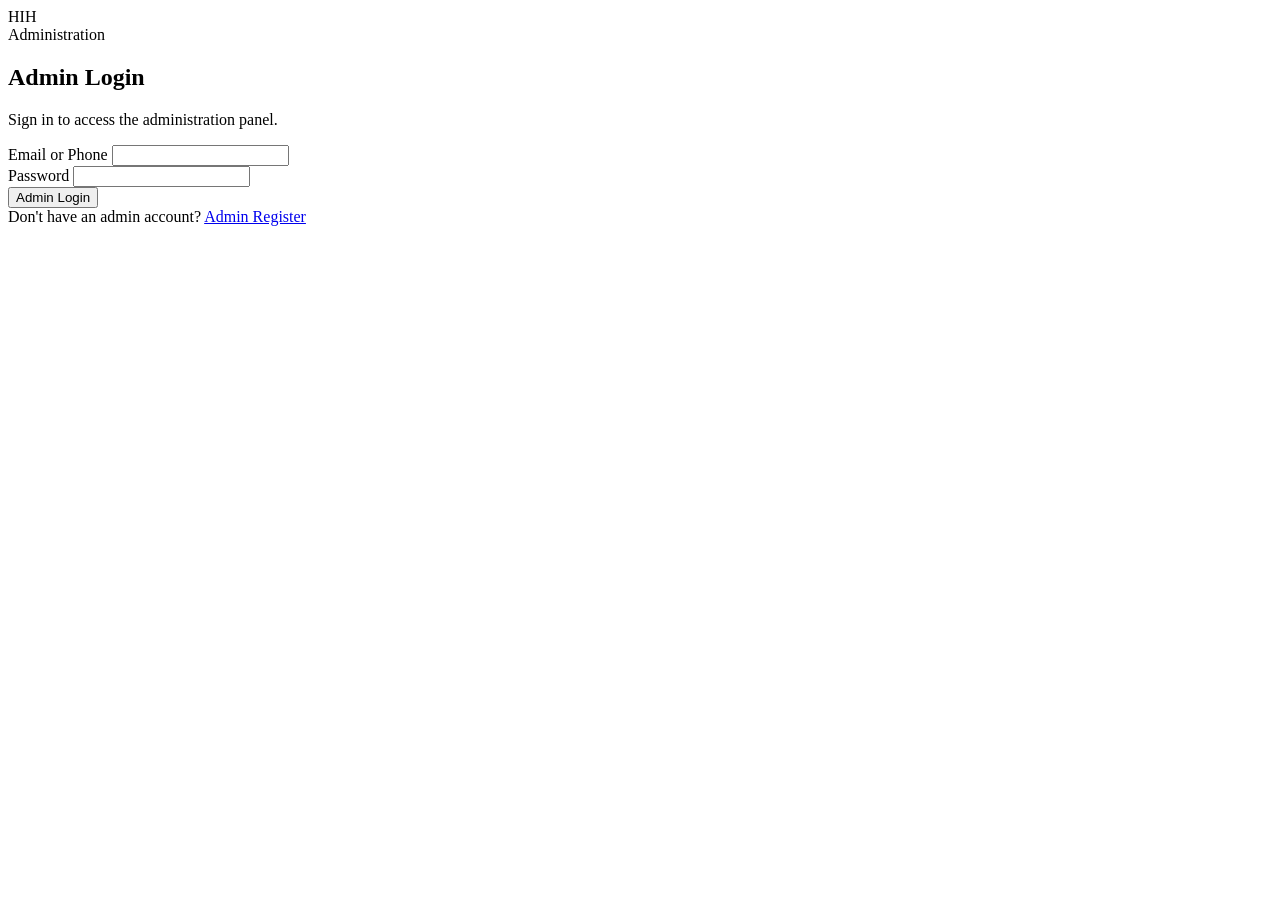
==== admin-login.html @ bf2fd47b "Add files via upload" ====
<!DOCTYPE html>
<html lang="en">
<head>
    <meta charset="UTF-8">
    <meta name="viewport" content="width=device-width, initial-scale=1.0">

    <title>Admin Login - Hand In Hand Academy</title>

    <meta name="referrer" content="no-referrer">

    <meta http-equiv="Content-Security-Policy"
          content="default-src 'none';
                   img-src 'self';
                   style-src 'self';
                   script-src 'self';
                   connect-src 'self';
                   base-uri 'none';
                   form-action 'none';
                   object-src 'none';">

    <meta http-equiv="X-Content-Type-Options" content="nosniff">

    <link rel="stylesheet" href="css/admin-auth.css">
</head>

<body>

    <main class="auth-page">

        <section class="auth-card">

            <div class="auth-brand">
                HIH
            </div>

            <div class="auth-heading">

                <span>Administration</span>

                <h1>Admin Login</h1>

                <p>
                    Sign in to access the administration panel.
                </p>

            </div>


            <form id="adminLoginForm" novalidate>

                <div class="form-group">

                    <label for="adminLogin">
                        Email or Phone
                    </label>

                    <input
                        type="text"
                        id="adminLogin"
                        name="login"
                        maxlength="255"
                        autocomplete="username"
                        required>

                </div>


                <div class="form-group">

                    <label for="adminLoginPassword">
                        Password
                    </label>

                    <input
                        type="password"
                        id="adminLoginPassword"
                        name="password"
                        maxlength="128"
                        autocomplete="current-password"
                        required>

                </div>


                <div
                    id="adminLoginMessage"
                    class="auth-message"
                    hidden>
                </div>


                <button
                    type="submit"
                    class="auth-submit">
                    Admin Login
                </button>

            </form>


            <div class="auth-footer">

                <span>
                    Don't have an admin account?
                </span>

                <a href="admin-register.html">
                    Admin Register
                </a>

            </div>

        </section>

    </main>


    <script src="js/admin-login.js"></script>

</body>
</html>
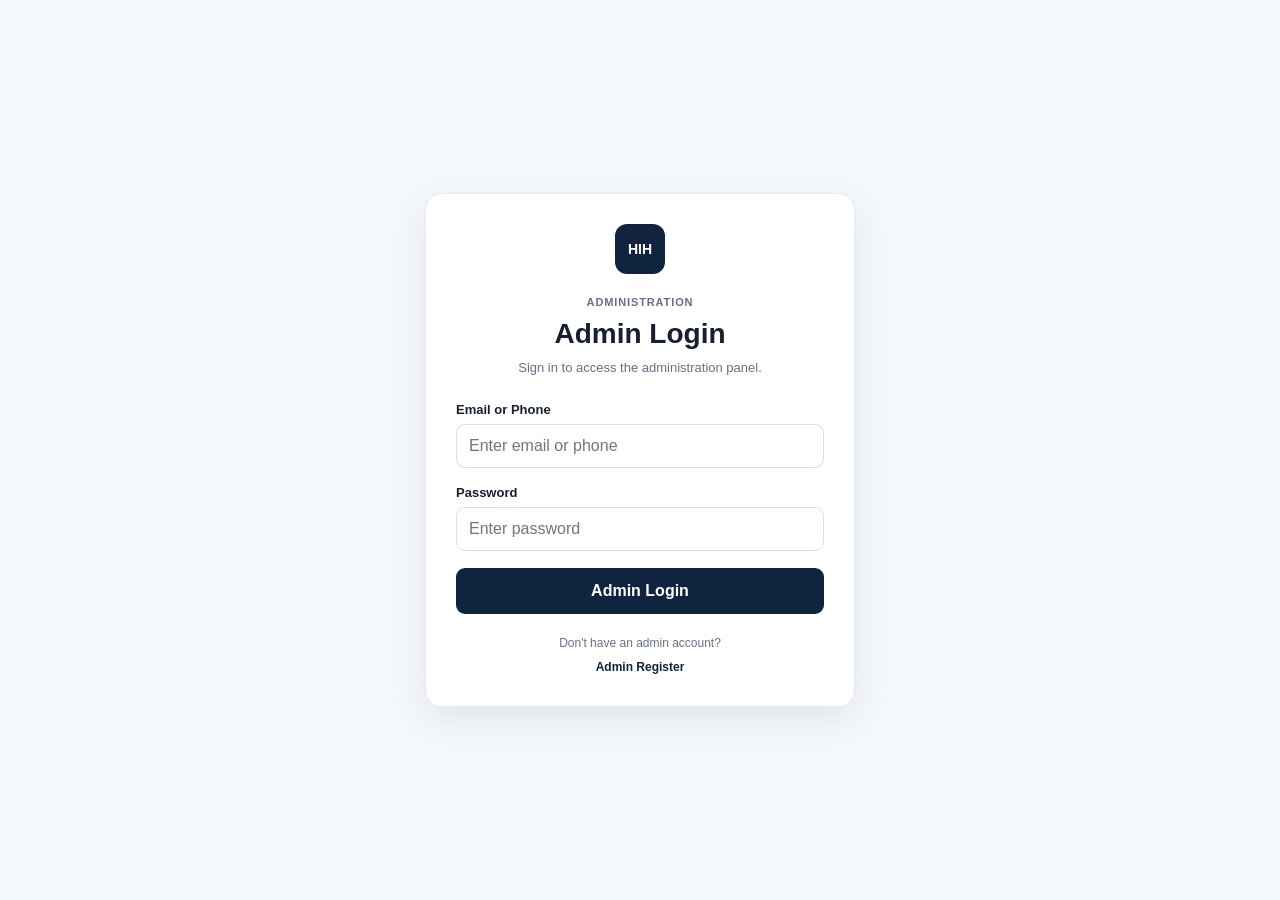
==== commit bda72675: "Update admin-login.html" ====
--- a/admin-login.html
+++ b/admin-login.html
@@ -1,43 +1,77 @@
 <!DOCTYPE html>
 <html lang="en">
+
 <head>
     <meta charset="UTF-8">
-    <meta name="viewport" content="width=device-width, initial-scale=1.0">
+
+    <meta
+        name="viewport"
+        content="width=device-width, initial-scale=1.0"
+    >
 
     <title>Admin Login - Hand In Hand Academy</title>
 
-    <meta name="referrer" content="no-referrer">
+    <meta
+        name="referrer"
+        content="no-referrer"
+    >
 
-    <meta http-equiv="Content-Security-Policy"
-          content="default-src 'none';
-                   img-src 'self';
-                   style-src 'self';
-                   script-src 'self';
-                   connect-src 'self';
-                   base-uri 'none';
-                   form-action 'none';
-                   object-src 'none';">
+    <meta
+        http-equiv="Content-Security-Policy"
+        content="
+            default-src 'none';
+            img-src 'self';
+            style-src 'self';
+            script-src 'self';
+            connect-src 'self';
+            base-uri 'none';
+            form-action 'none';
+            object-src 'none';
+        "
+    >
 
-    <meta http-equiv="X-Content-Type-Options" content="nosniff">
+    <meta
+        http-equiv="X-Content-Type-Options"
+        content="nosniff"
+    >
 
-    <link rel="stylesheet" href="css/admin-auth.css">
+    <link
+        rel="stylesheet"
+        href="css/admin-auth.css"
+    >
 </head>
+
 
 <body>
 
     <main class="auth-page">
 
-        <section class="auth-card">
+        <section
+            class="auth-card"
+            aria-labelledby="adminLoginTitle"
+        >
 
-            <div class="auth-brand">
+            <!-- BRAND -->
+
+            <div
+                class="auth-brand"
+                aria-hidden="true"
+            >
                 HIH
             </div>
 
+
+            <!-- HEADING -->
+
             <div class="auth-heading">
 
-                <span>Administration</span>
+                <span>
+                    Administration
+                </span>
 
-                <h1>Admin Login</h1>
+                <h1 id="adminLoginTitle">
+                    Admin Login
+                </h1>
 
                 <p>
                     Sign in to access the administration panel.
@@ -46,7 +80,14 @@
             </div>
 
 
-            <form id="adminLoginForm" novalidate>
+            <!-- LOGIN FORM -->
+
+            <form
+                id="adminLoginForm"
+                novalidate
+            >
+
+                <!-- EMAIL / PHONE -->
 
                 <div class="form-group">
 
@@ -60,10 +101,14 @@
                         name="login"
                         maxlength="255"
                         autocomplete="username"
-                        required>
+                        placeholder="Enter email or phone"
+                        required
+                    >
 
                 </div>
 
+
+                <!-- PASSWORD -->
 
                 <div class="form-group">
 
@@ -77,26 +122,38 @@
                         name="password"
                         maxlength="128"
                         autocomplete="current-password"
-                        required>
+                        placeholder="Enter password"
+                        required
+                    >
 
                 </div>
 
 
+                <!-- MESSAGE -->
+
                 <div
                     id="adminLoginMessage"
                     class="auth-message"
-                    hidden>
+                    hidden
+                    role="alert"
+                    aria-live="polite"
+                >
                 </div>
 
 
+                <!-- SUBMIT -->
+
                 <button
                     type="submit"
-                    class="auth-submit">
+                    class="auth-submit"
+                >
                     Admin Login
                 </button>
 
             </form>
 
+
+            <!-- FOOTER -->
 
             <div class="auth-footer">
 
@@ -104,7 +161,7 @@
                     Don't have an admin account?
                 </span>
 
-                <a href="admin-register.html">
+                <a href="/admin-register.html">
                     Admin Register
                 </a>
 
@@ -115,7 +172,13 @@
     </main>
 
 
-    <script src="js/admin-login.js"></script>
+    <!-- JAVASCRIPT -->
+
+    <script
+        src="js/admin-login.js"
+        defer
+    ></script>
 
 </body>
-</html>+
+</html>
--- a/css/admin-auth.css
+++ b/css/admin-auth.css
@@ -0,0 +1,445 @@
+/* ============================================================
+   GLOBAL
+============================================================ */
+
+* {
+    box-sizing: border-box;
+}
+
+html {
+    margin: 0;
+    min-height: 100%;
+    scroll-behavior: smooth;
+}
+
+body {
+    margin: 0;
+    min-height: 100vh;
+    min-height: 100dvh;
+
+    font-family:
+        Arial,
+        Helvetica,
+        sans-serif;
+
+    background: #f4f7fb;
+    color: #172033;
+
+    overflow-x: hidden;
+}
+
+
+/* ============================================================
+   AUTH PAGE
+============================================================ */
+
+.auth-page {
+    width: 100%;
+    min-height: 100vh;
+    min-height: 100dvh;
+
+    display: flex;
+    align-items: center;
+    justify-content: center;
+
+    padding: 24px;
+}
+
+
+/* ============================================================
+   AUTH CARD
+============================================================ */
+
+.auth-card {
+    width: 100%;
+    max-width: 430px;
+
+    background: #ffffff;
+
+    border: 1px solid #e5eaf1;
+    border-radius: 16px;
+
+    padding: 30px;
+
+    box-shadow:
+        0 12px 35px rgba(16, 35, 63, 0.08);
+
+    overflow: hidden;
+}
+
+
+/* ============================================================
+   BRAND
+============================================================ */
+
+.auth-brand {
+    width: 50px;
+    height: 50px;
+
+    margin: 0 auto 18px;
+
+    border-radius: 12px;
+
+    background: #10233f;
+    color: #ffffff;
+
+    display: flex;
+    align-items: center;
+    justify-content: center;
+
+    font-size: 14px;
+    font-weight: 700;
+}
+
+
+/* ============================================================
+   HEADING
+============================================================ */
+
+.auth-heading {
+    width: 100%;
+
+    text-align: center;
+
+    margin-bottom: 24px;
+}
+
+.auth-heading span {
+    color: #667085;
+
+    font-size: 11px;
+    font-weight: 700;
+
+    text-transform: uppercase;
+    letter-spacing: 0.08em;
+}
+
+.auth-heading h1 {
+    margin: 7px 0;
+
+    font-size: 28px;
+    line-height: 1.2;
+
+    overflow-wrap: anywhere;
+}
+
+.auth-heading p {
+    margin: 0;
+
+    color: #667085;
+
+    font-size: 13px;
+    line-height: 1.5;
+
+    overflow-wrap: anywhere;
+}
+
+
+/* ============================================================
+   FORM
+============================================================ */
+
+.form-group {
+    width: 100%;
+
+    margin-bottom: 17px;
+}
+
+.form-group label {
+    display: block;
+
+    margin-bottom: 7px;
+
+    font-size: 13px;
+    font-weight: 600;
+}
+
+.form-group input {
+    display: block;
+
+    width: 100%;
+    min-width: 0;
+
+    border: 1px solid #d7dde7;
+    border-radius: 9px;
+
+    padding: 12px;
+
+    outline: none;
+
+    color: #172033;
+    background: #ffffff;
+
+    font: inherit;
+
+    transition:
+        border-color 0.2s ease,
+        box-shadow 0.2s ease;
+}
+
+.form-group input:focus {
+    border-color: #10233f;
+
+    box-shadow:
+        0 0 0 3px rgba(16, 35, 63, 0.08);
+}
+
+
+/* ============================================================
+   SUBMIT
+============================================================ */
+
+.auth-submit {
+    width: 100%;
+    min-height: 46px;
+
+    border: none;
+    border-radius: 9px;
+
+    padding: 13px;
+
+    background: #10233f;
+    color: #ffffff;
+
+    font: inherit;
+    font-weight: 700;
+
+    cursor: pointer;
+
+    transition:
+        background-color 0.2s ease,
+        opacity 0.2s ease,
+        transform 0.15s ease;
+}
+
+.auth-submit:hover {
+    background: #19385f;
+}
+
+.auth-submit:active {
+    transform: translateY(1px);
+}
+
+.auth-submit:disabled {
+    opacity: 0.65;
+    cursor: not-allowed;
+}
+
+
+/* ============================================================
+   MESSAGE
+============================================================ */
+
+.auth-message {
+    width: 100%;
+
+    margin-bottom: 14px;
+
+    padding: 10px 12px;
+
+    border-radius: 8px;
+
+    font-size: 13px;
+    line-height: 1.5;
+
+    overflow-wrap: anywhere;
+}
+
+.auth-message[hidden] {
+    display: none !important;
+}
+
+.auth-message.success {
+    background: #edf7ed;
+    color: #227a22;
+}
+
+.auth-message.error {
+    background: #fff1f1;
+    color: #a61b1b;
+}
+
+
+/* ============================================================
+   FOOTER
+============================================================ */
+
+.auth-footer {
+    width: 100%;
+
+    margin-top: 20px;
+
+    text-align: center;
+
+    color: #667085;
+
+    font-size: 12px;
+    line-height: 1.5;
+
+    overflow-wrap: anywhere;
+}
+
+.auth-footer a {
+    display: block;
+
+    margin-top: 6px;
+
+    color: #10233f;
+
+    font-weight: 700;
+
+    text-decoration: none;
+}
+
+.auth-footer a:hover {
+    text-decoration: underline;
+}
+
+
+/* ============================================================
+   TABLET
+============================================================ */
+
+@media (max-width: 700px) {
+
+    .auth-page {
+        padding: 20px 14px;
+    }
+
+    .auth-card {
+        max-width: 500px;
+
+        padding: 26px 22px;
+
+        border-radius: 14px;
+    }
+
+    .auth-heading {
+        margin-bottom: 22px;
+    }
+
+    .auth-heading h1 {
+        font-size: 25px;
+    }
+
+    .form-group {
+        margin-bottom: 15px;
+    }
+
+}
+
+
+/* ============================================================
+   MOBILE
+============================================================ */
+
+@media (max-width: 480px) {
+
+    .auth-page {
+        padding: 14px 10px;
+    }
+
+    .auth-card {
+        width: 100%;
+
+        padding: 22px 16px;
+
+        border-radius: 13px;
+    }
+
+    .auth-brand {
+        width: 46px;
+        height: 46px;
+
+        margin-bottom: 15px;
+
+        border-radius: 11px;
+    }
+
+    .auth-heading {
+        margin-bottom: 20px;
+    }
+
+    .auth-heading span {
+        font-size: 10px;
+    }
+
+    .auth-heading h1 {
+        font-size: 23px;
+    }
+
+    .auth-heading p {
+        font-size: 12px;
+    }
+
+    .form-group label {
+        font-size: 12px;
+    }
+
+    .form-group input {
+        padding: 11px;
+
+        font-size: 14px;
+    }
+
+    .auth-submit {
+        min-height: 44px;
+
+        padding: 12px;
+
+        font-size: 14px;
+    }
+
+    .auth-message {
+        font-size: 12px;
+    }
+
+    .auth-footer {
+        font-size: 11px;
+    }
+
+}
+
+
+/* ============================================================
+   SMALL PHONE
+============================================================ */
+
+@media (max-width: 360px) {
+
+    .auth-page {
+        padding: 10px 8px;
+    }
+
+    .auth-card {
+        padding: 20px 14px;
+    }
+
+    .auth-brand {
+        width: 42px;
+        height: 42px;
+
+        margin-bottom: 13px;
+
+        font-size: 13px;
+    }
+
+    .auth-heading h1 {
+        font-size: 21px;
+    }
+
+    .auth-heading p {
+        font-size: 11px;
+    }
+
+    .form-group input {
+        padding: 10px;
+
+        font-size: 13px;
+    }
+
+    .auth-submit {
+        font-size: 13px;
+    }
+
+}
